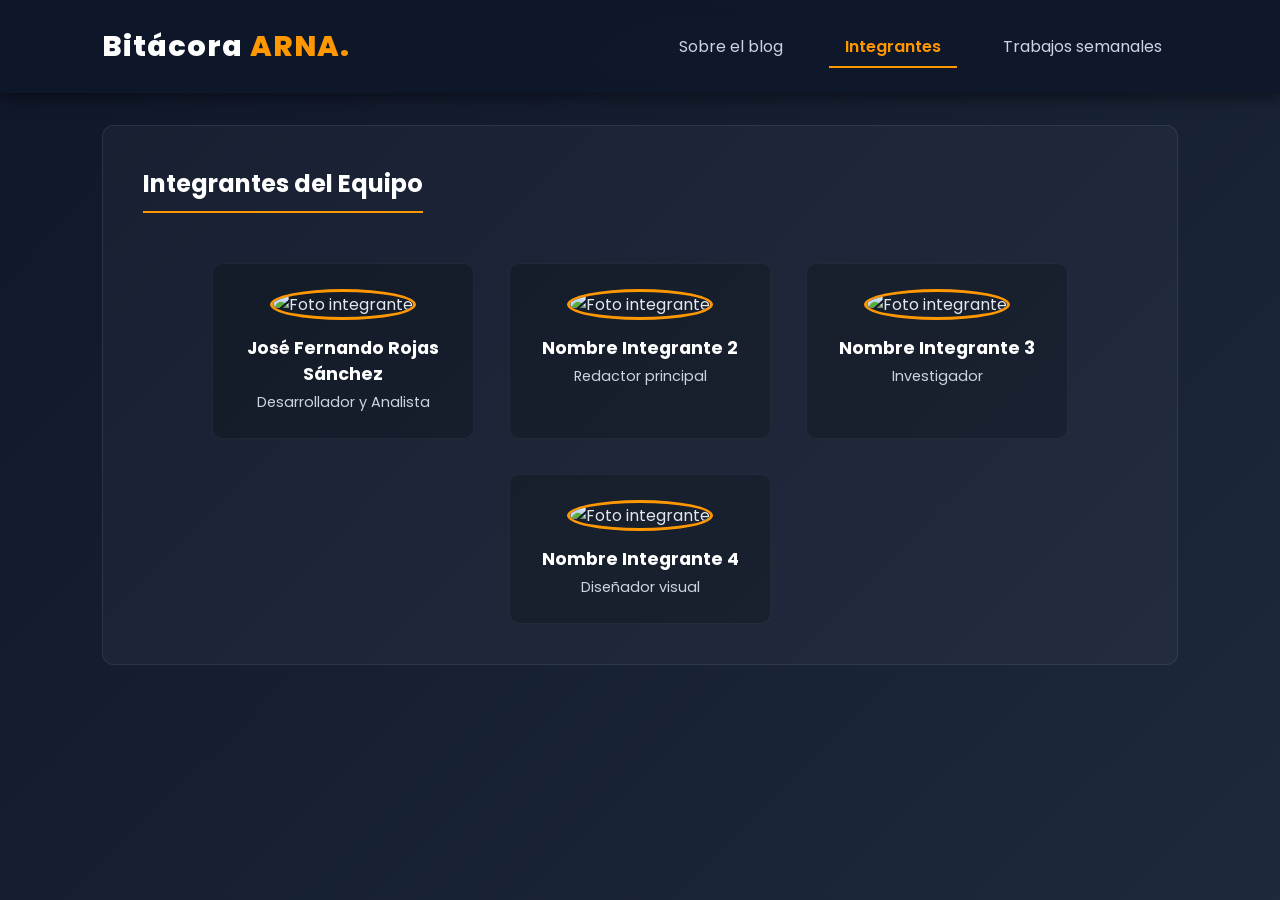
==== integrantes.html @ 6bfc1cd0 "Update integrantes.html" ====
<!DOCTYPE html>
<html lang="es">
<head>
    <meta charset="UTF-8">
    <meta name="viewport" content="width=device-width, initial-scale=1.0">
    <title>Bitácora ARNA - Integrantes</title>
    <link rel="stylesheet" href="style.css">
</head>
<body>

    <nav class="navbar">
        <div class="logo">
    <span class="logo-texto" style="color: white;">Bitácora <span style="color: #FF9800;">ARNA.</span></span>
</div>
        <ul class="nav-links">
            <li><a href="index.html">Sobre el blog</a></li>
            <li><a href="integrantes.html" class="btn-activo">Integrantes</a></li>
            <li><a href="trabajos.html">Trabajos semanales</a></li>
        </ul>
    </nav>

    <main>
        <section class="seccion-container">
            <h2>Integrantes del Equipo</h2>
            <div class="galeria">
                
                <div class="tarjeta">
                    <img src="foto1.jpg" alt="Foto integrante">
                    <h3>José Fernando Rojas Sánchez</h3>
                    <p>Desarrollador y Analista</p>
                </div>

                <div class="tarjeta">
                    <img src="foto2.jpg" alt="Foto integrante">
                    <h3>Nombre Integrante 2</h3>
                    <p>Redactor principal</p>
                </div>

                <div class="tarjeta">
                    <img src="foto3.jpg" alt="Foto integrante">
                    <h3>Nombre Integrante 3</h3>
                    <p>Investigador</p>
                </div>

                <div class="tarjeta">
                    <img src="foto4.jpg" alt="Foto integrante">
                    <h3>Nombre Integrante 4</h3>
                    <p>Diseñador visual</p>
                </div>

            </div>
        </section>
    </main>

</body>
</html>
---- style.css ----
@import url('https://fonts.googleapis.com/css2?family=Poppins:wght@300;400;600;800&display=swap');

/* =========================================
   ESTILOS GENERALES Y FONDO OSCURO
   ========================================= */
body {
    margin: 0;
    padding: 0;
    font-family: 'Poppins', sans-serif;
    /* Azul noche profundo basado en la imagen */
    background-color: #111c2a; 
    background-image: linear-gradient(135deg, #0f172a 0%, #1e293b 100%);
    background-attachment: fixed;
    color: #e2e8f0;
}

/* =========================================
   BARRA DE NAVEGACIÓN (FIJA / STICKY)
   ========================================= */
.navbar {
    display: flex;
    justify-content: space-between;
    align-items: center;
    padding: 25px 8%;
    background: rgba(15, 23, 42, 0.85); /* Translúcido */
    box-shadow: 0 4px 15px rgba(0,0,0,0.5);
    
    /* Efecto Fijo (Sticky) */
    position: sticky;
    top: 0;
    z-index: 1000;
    
    /* Efecto Cristal */
    backdrop-filter: blur(12px);
    -webkit-backdrop-filter: blur(12px);
}

.logo {
    font-size: 1.8rem;
    font-weight: 800;
    letter-spacing: 1px;
}

.nav-links {
    list-style: none;
    display: flex;
    gap: 30px;
    margin: 0;
    padding: 0;
}

.nav-links a {
    color: #cbd5e1;
    text-decoration: none;
    font-weight: 400;
    font-size: 1rem;
    padding: 8px 16px;
    transition: all 0.3s ease;
}

.nav-links a:hover {
    color: #FF9800; /* Naranja Científica */
}

.nav-links .btn-activo {
    color: #FF9800;
    font-weight: 600;
    border-bottom: 2px solid #FF9800;
}

/* =========================================
   SECCIÓN HERO (PÁGINA DE INICIO)
   ========================================= */
.hero-section {
    display: flex;
    align-items: center;
    justify-content: space-between;
    padding: 50px 8%;
    min-height: 70vh;
}

.hero-texto {
    flex: 1;
    max-width: 600px;
}

.subtitulo {
    font-size: 1rem;
    letter-spacing: 2px;
    font-weight: 400;
    margin-bottom: 10px;
    color: #FF9800;
    text-transform: uppercase;
}

.hero-texto h1 {
    font-size: 4.5rem;
    font-weight: 800;
    line-height: 1.1;
    margin: 0 0 20px 0;
    color: white;
}

.descripcion {
    font-size: 1.1rem;
    font-weight: 300;
    line-height: 1.6;
    margin-bottom: 40px;
    color: #cbd5e1;
}

.btn-primario {
    display: inline-flex;
    align-items: center;
    background-color: #FF9800;
    color: #111c2a;
    text-decoration: none;
    padding: 12px 30px;
    font-weight: 600;
    font-size: 1.1rem;
    transition: all 0.3s ease;
    text-transform: uppercase;
    letter-spacing: 1px;
    border-radius: 5px;
}

.btn-primario:hover {
    background-color: white;
    transform: scale(1.05);
}

.hero-imagen {
    flex: 1;
    display: flex;
    justify-content: flex-end;
}

.circulo-contenedor {
    width: 500px;
    height: 500px;
    border-radius: 50%;
    border: 5px solid rgba(255, 255, 255, 0.1);
    overflow: hidden;
    box-shadow: 0 20px 50px rgba(0,0,0,0.5);
}

.circulo-contenedor img {
    width: 100%;
    height: 100%;
    object-fit: cover;
}

/* =========================================
   CONTENEDORES GENERALES (EFECTO CRISTAL SUAVE)
   ========================================= */
.seccion-container {
    background: rgba(255, 255, 255, 0.03); 
    border: 1px solid rgba(255, 255, 255, 0.08);
    padding: 40px;
    border-radius: 12px;
    margin: 2rem 8% 4rem 8%;
}

.seccion-container h2, .seccion-container h3 {
    color: white;
    margin-top: 0;
}

.seccion-container h2 {
    border-bottom: 2px solid #FF9800;
    display: inline-block;
    padding-bottom: 10px;
}

/* =========================================
   DISEÑO PARA LA PÁGINA DE TRABAJOS
   ========================================= */
.responsive-layout {
    display: flex;
    gap: 40px;
    align-items: flex-start;
}

/* Panel Izquierdo: Botones */
.menu-trabajos {
    flex: 1;
    min-width: 250px;
    display: flex;
    flex-direction: column;
    gap: 15px;
}

.menu-trabajos h3 {
    border-bottom: 1px solid rgba(255,255,255,0.1);
    padding-bottom: 15px;
}

.btn-trabajo {
    background-color: transparent;
    border: 2px solid white;
    color: white;
    padding: 14px 20px;
    text-align: left;
    cursor: pointer;
    font-size: 1rem;
    font-weight: 600;
    text-transform: uppercase;
    transition: all 0.3s ease;
    display: flex;
    align-items: center;
    gap: 12px;
    border-radius: 5px;
}

.btn-trabajo .icono {
    font-size: 1.2rem;
}

.btn-trabajo:hover {
    border-color: #FF9800;
    color: #FF9800;
}

/* Botón Activo (Fondo Naranja, Texto Oscuro) */
.btn-trabajo.activo {
    background-color: #FF9800;
    color: #111c2a; 
    border: 2px solid #FF9800;
}

/* Panel Derecho: Visor PDF */
.visor-trabajos {
    flex: 3;
    width: 100%;
}

.iframe-container {
    height: 75vh;
    min-height: 600px;
    border: 2px solid rgba(255,255,255,0.1);
    border-radius: 5px;
    overflow: hidden;
    box-shadow: 0 10px 30px rgba(0,0,0,0.5);
    background-color: #fff; /* Fondo blanco para que el PDF se lea bien */
}

/* =========================================
   PÁGINA INTEGRANTES
   ========================================= */
.galeria { 
    display: flex; 
    justify-content: center; 
    gap: 35px; 
    flex-wrap: wrap; 
    margin-top: 30px; 
}

.tarjeta {
    background: rgba(0,0,0,0.2);
    border: 1px solid rgba(255,255,255,0.05);
    border-radius: 10px;
    text-align: center;
    width: 220px;
    padding: 25px 20px;
    transition: transform 0.3s ease;
}

.tarjeta:hover { 
    transform: translateY(-10px); 
    border-color: #FF9800; 
}

.tarjeta img { 
    width: 140px; 
    height: 140px; 
    border-radius: 50%; 
    object-fit: cover; 
    border: 3px solid #FF9800; 
    margin-bottom: 15px; 
}

.tarjeta h3 { 
    font-size: 1.1rem; 
    margin: 0 0 5px 0; 
    border: none; 
    color: white;
}

.tarjeta p { 
    font-size: 0.9rem; 
    margin: 0; 
    color: #cbd5e1; 
}

/* =========================================
   RESPONSIVE (CELULARES Y TABLETS)
   ========================================= */
@media (max-width: 900px) {
    .responsive-layout {
        flex-direction: column;
    }
    .menu-trabajos {
        width: 100%;
        flex-direction: row;
        overflow-x: auto;
        padding-bottom: 10px;
    }
    .btn-trabajo {
        min-width: 180px;
    }
    .hero-section { flex-direction: column; text-align: center; }
    .hero-imagen { justify-content: center; margin-top: 40px; }
    .circulo-contenedor { width: 300px; height: 300px; }
    .hero-texto h1 { font-size: 3rem; }
    
    /* ARREGLO DEL NAVBAR PARA MÓVILES */
    .navbar { 
        flex-direction: column; 
        gap: 15px; 
        padding: 15px 5%;
    }
    .nav-links {
        gap: 10px;
        flex-wrap: wrap; 
        justify-content: center;
    }
    .nav-links a {
        font-size: 0.9rem; 
        padding: 8px 10px;
        white-space: nowrap; /* Evita que las palabras se separen */
    }
}
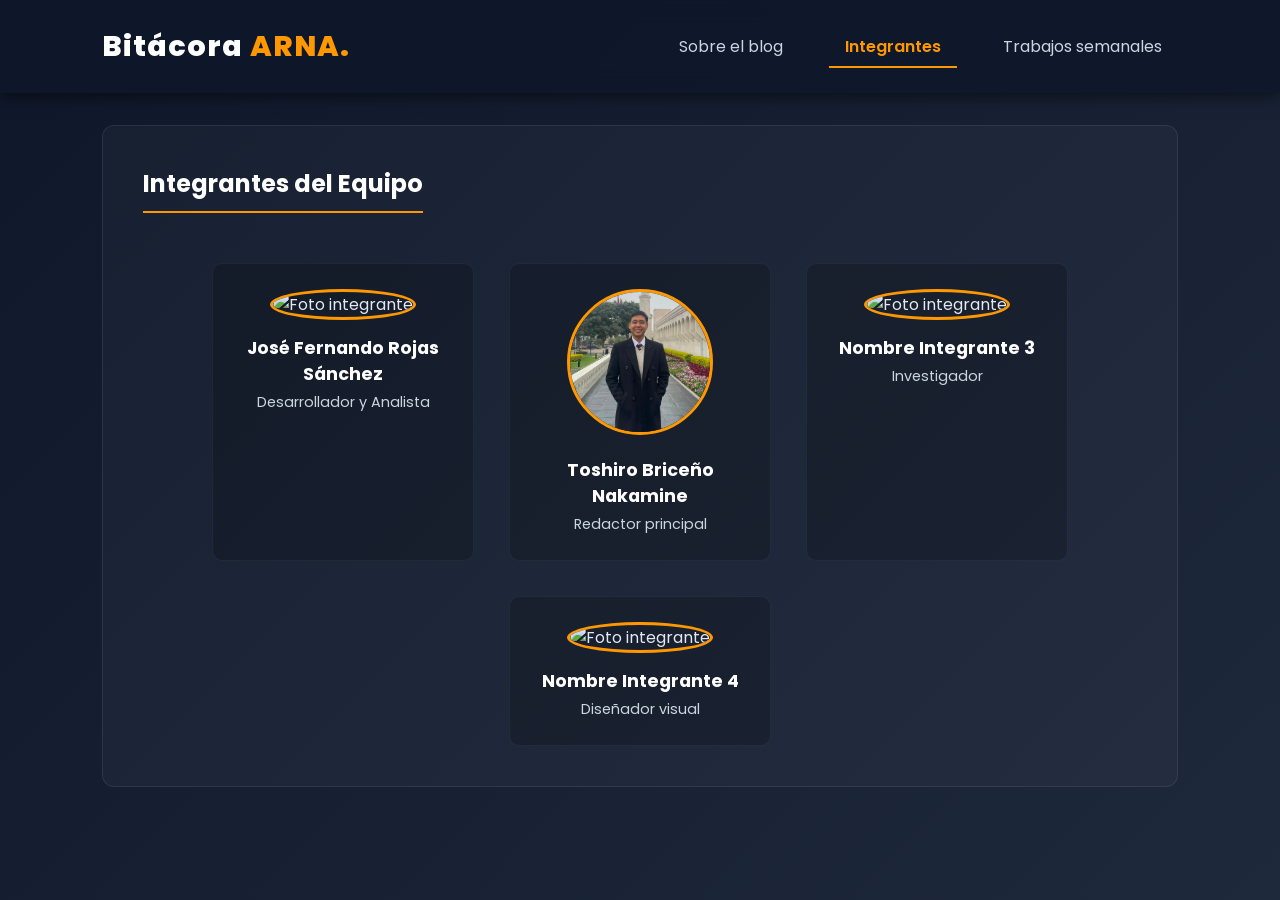
==== commit 8c738f51: "Update integrantes.html" ====
--- a/integrantes.html
+++ b/integrantes.html
@@ -31,8 +31,8 @@
                 </div>
 
                 <div class="tarjeta">
-                    <img src="foto2.jpg" alt="Foto integrante">
-                    <h3>Nombre Integrante 2</h3>
+                    <img src="toshiro.jpeg" alt="Foto integrante">
+                    <h3>Toshiro Briceño Nakamine</h3>
                     <p>Redactor principal</p>
                 </div>
 
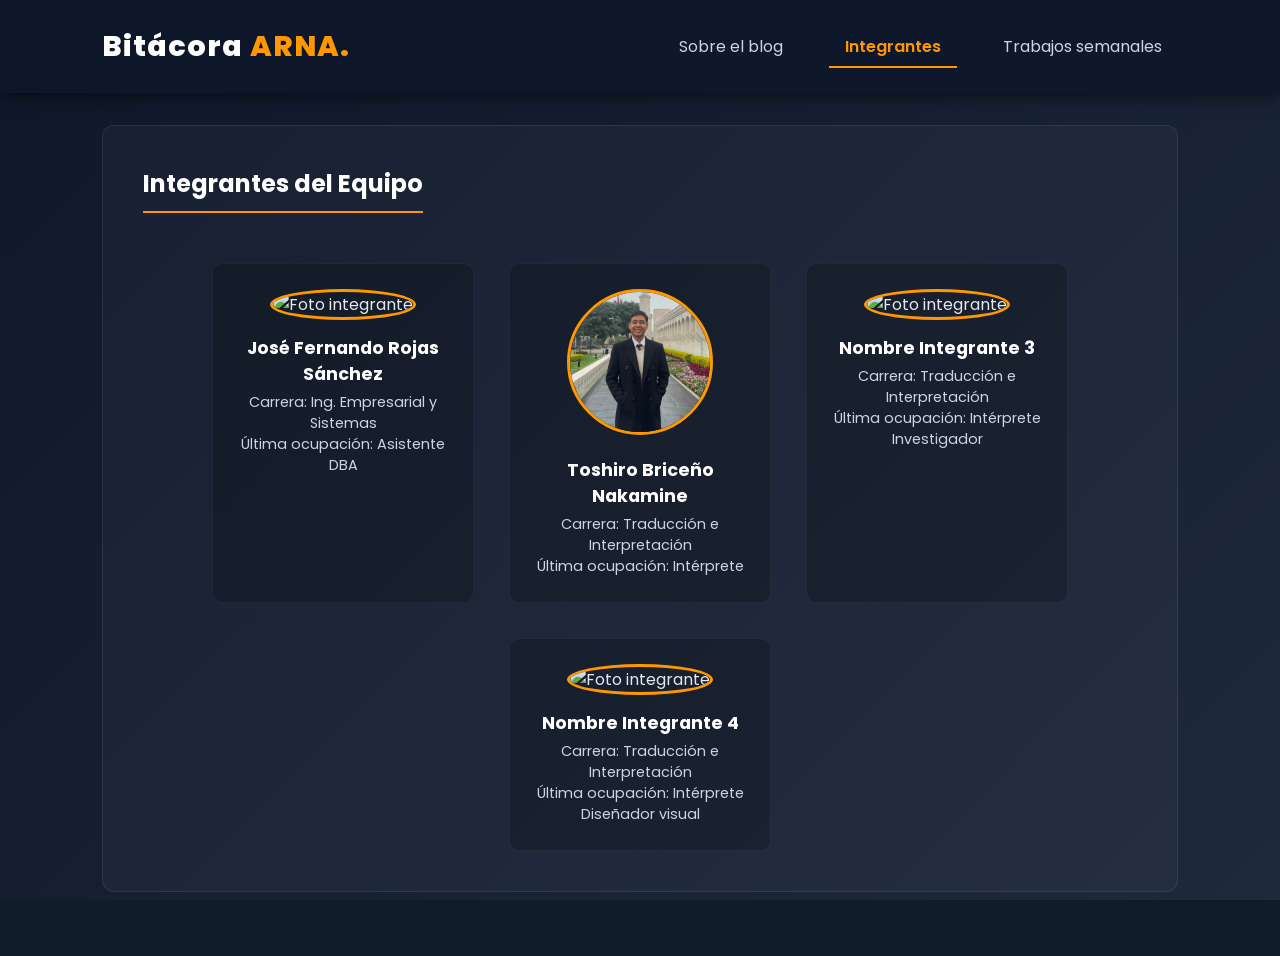
==== commit d7640b95: "Update integrantes.html" ====
--- a/integrantes.html
+++ b/integrantes.html
@@ -27,24 +27,30 @@
                 <div class="tarjeta">
                     <img src="foto1.jpg" alt="Foto integrante">
                     <h3>José Fernando Rojas Sánchez</h3>
-                    <p>Desarrollador y Analista</p>
+                    <p>Carrera: Ing. Empresarial y Sistemas</p>
+                    <p>Última ocupación: Asistente DBA</p>
                 </div>
 
                 <div class="tarjeta">
                     <img src="toshiro.jpeg" alt="Foto integrante">
                     <h3>Toshiro Briceño Nakamine</h3>
-                    <p>Redactor principal</p>
+                    <p>Carrera: Traducción e Interpretación</p>
+                    <p>Última ocupación: Intérprete</p>
                 </div>
 
                 <div class="tarjeta">
                     <img src="foto3.jpg" alt="Foto integrante">
                     <h3>Nombre Integrante 3</h3>
+                    <p>Carrera: Traducción e Interpretación</p>
+                    <p>Última ocupación: Intérprete</p>
                     <p>Investigador</p>
                 </div>
 
                 <div class="tarjeta">
                     <img src="foto4.jpg" alt="Foto integrante">
                     <h3>Nombre Integrante 4</h3>
+                    <p>Carrera: Traducción e Interpretación</p>
+                    <p>Última ocupación: Intérprete</p>
                     <p>Diseñador visual</p>
                 </div>
 
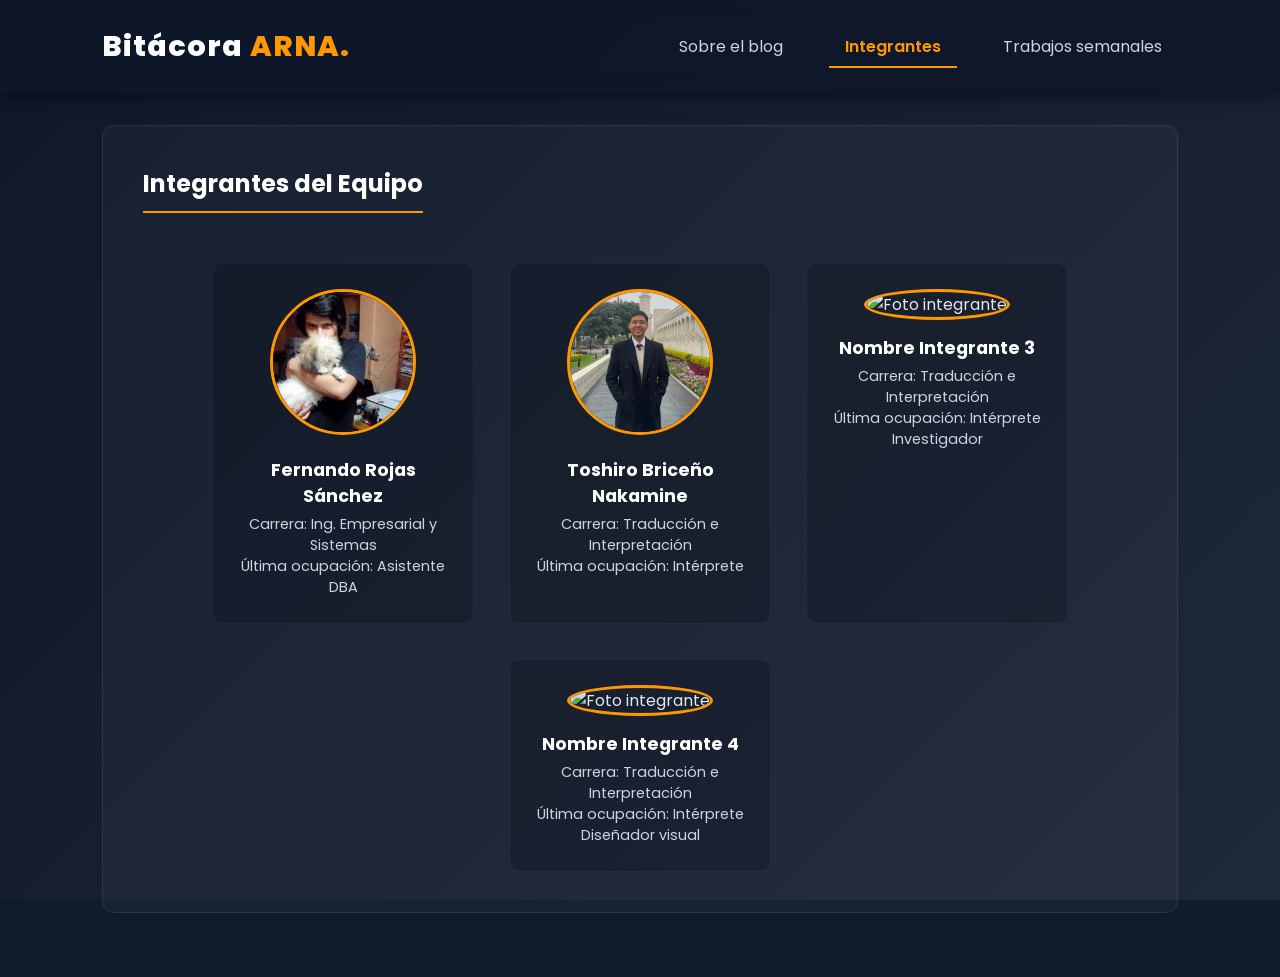
==== commit 50a1772b: "Update integrantes.html" ====
--- a/integrantes.html
+++ b/integrantes.html
@@ -25,8 +25,8 @@
             <div class="galeria">
                 
                 <div class="tarjeta">
-                    <img src="foto1.jpg" alt="Foto integrante">
-                    <h3>José Fernando Rojas Sánchez</h3>
+                    <img src="fernando.jpeg" alt="Foto integrante">
+                    <h3>Fernando Rojas Sánchez</h3>
                     <p>Carrera: Ing. Empresarial y Sistemas</p>
                     <p>Última ocupación: Asistente DBA</p>
                 </div>
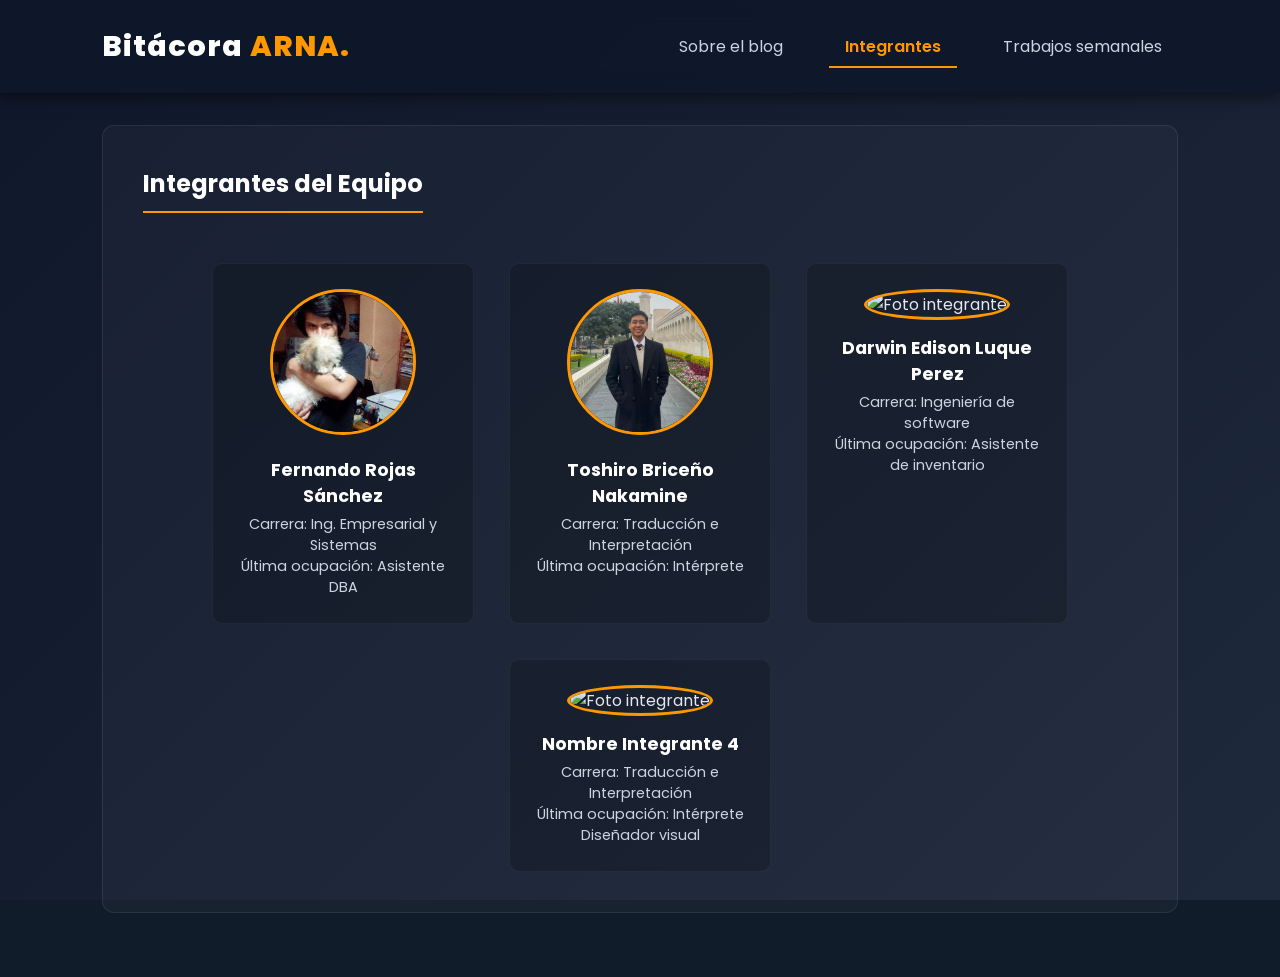
==== commit 652a97eb: "Update integrantes.html" ====
--- a/integrantes.html
+++ b/integrantes.html
@@ -39,11 +39,10 @@
                 </div>
 
                 <div class="tarjeta">
-                    <img src="foto3.jpg" alt="Foto integrante">
-                    <h3>Nombre Integrante 3</h3>
-                    <p>Carrera: Traducción e Interpretación</p>
-                    <p>Última ocupación: Intérprete</p>
-                    <p>Investigador</p>
+                    <img src="darwin.jpeg" alt="Foto integrante">
+                    <h3>Darwin Edison Luque Perez</h3>
+                    <p>Carrera: Ingeniería de software</p>
+                    <p>Última ocupación: Asistente de inventario</p>
                 </div>
 
                 <div class="tarjeta">
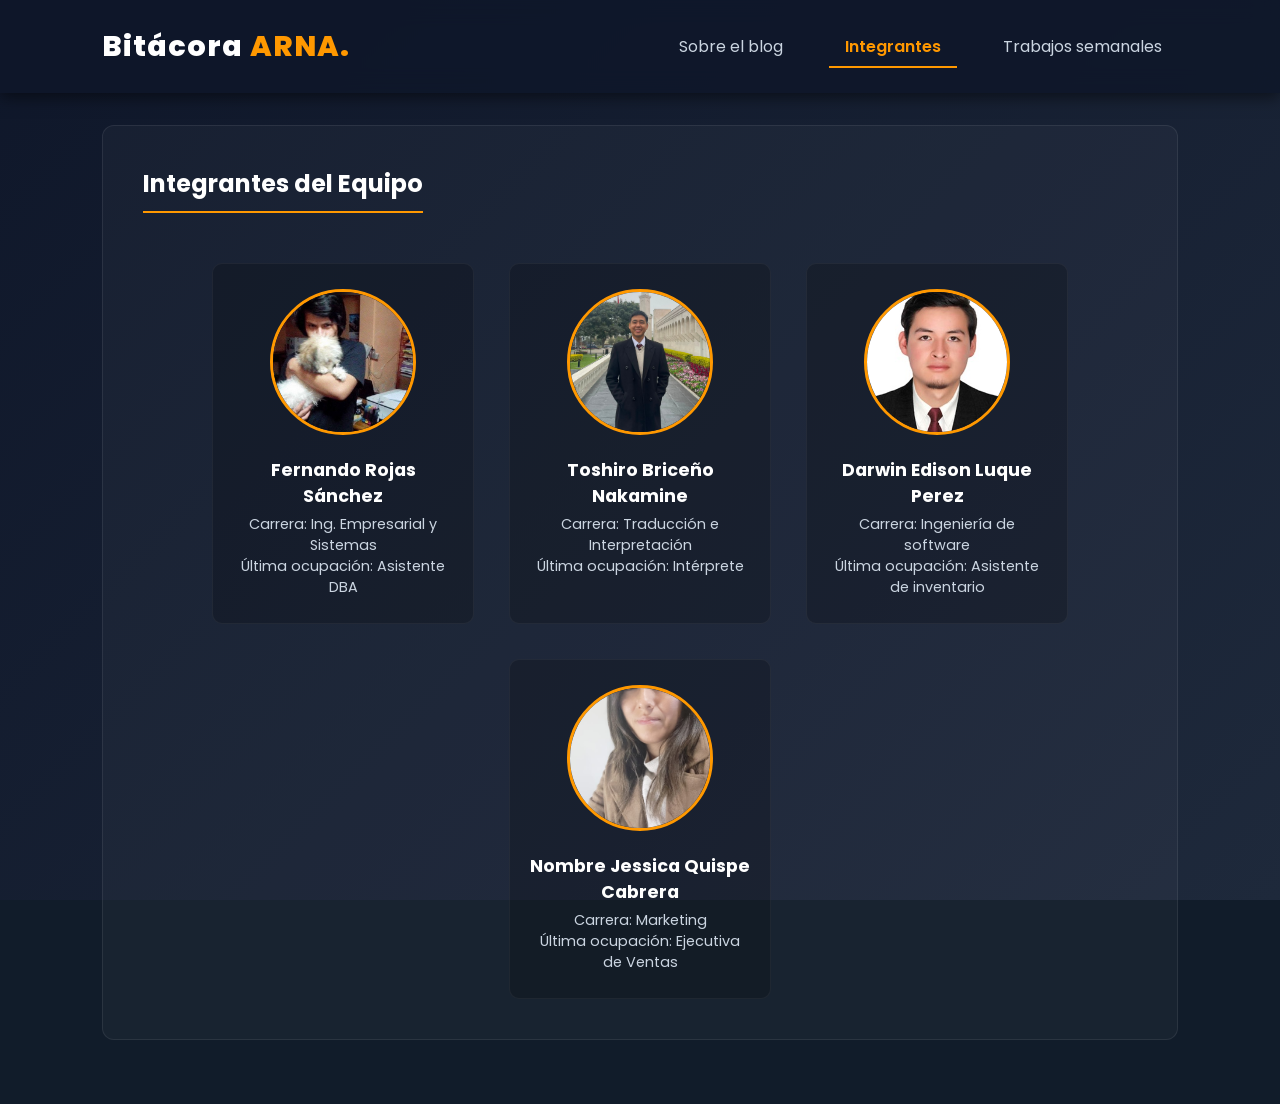
==== commit 642bcf38: "Update integrantes.html" ====
--- a/integrantes.html
+++ b/integrantes.html
@@ -46,11 +46,10 @@
                 </div>
 
                 <div class="tarjeta">
-                    <img src="foto4.jpg" alt="Foto integrante">
-                    <h3>Nombre Integrante 4</h3>
-                    <p>Carrera: Traducción e Interpretación</p>
-                    <p>Última ocupación: Intérprete</p>
-                    <p>Diseñador visual</p>
+                    <img src="jessica.jpeg" alt="Foto integrante">
+                    <h3>Nombre Jessica Quispe Cabrera</h3>
+                    <p>Carrera: Marketing</p>
+                    <p>Última ocupación: Ejecutiva de Ventas</p>
                 </div>
 
             </div>
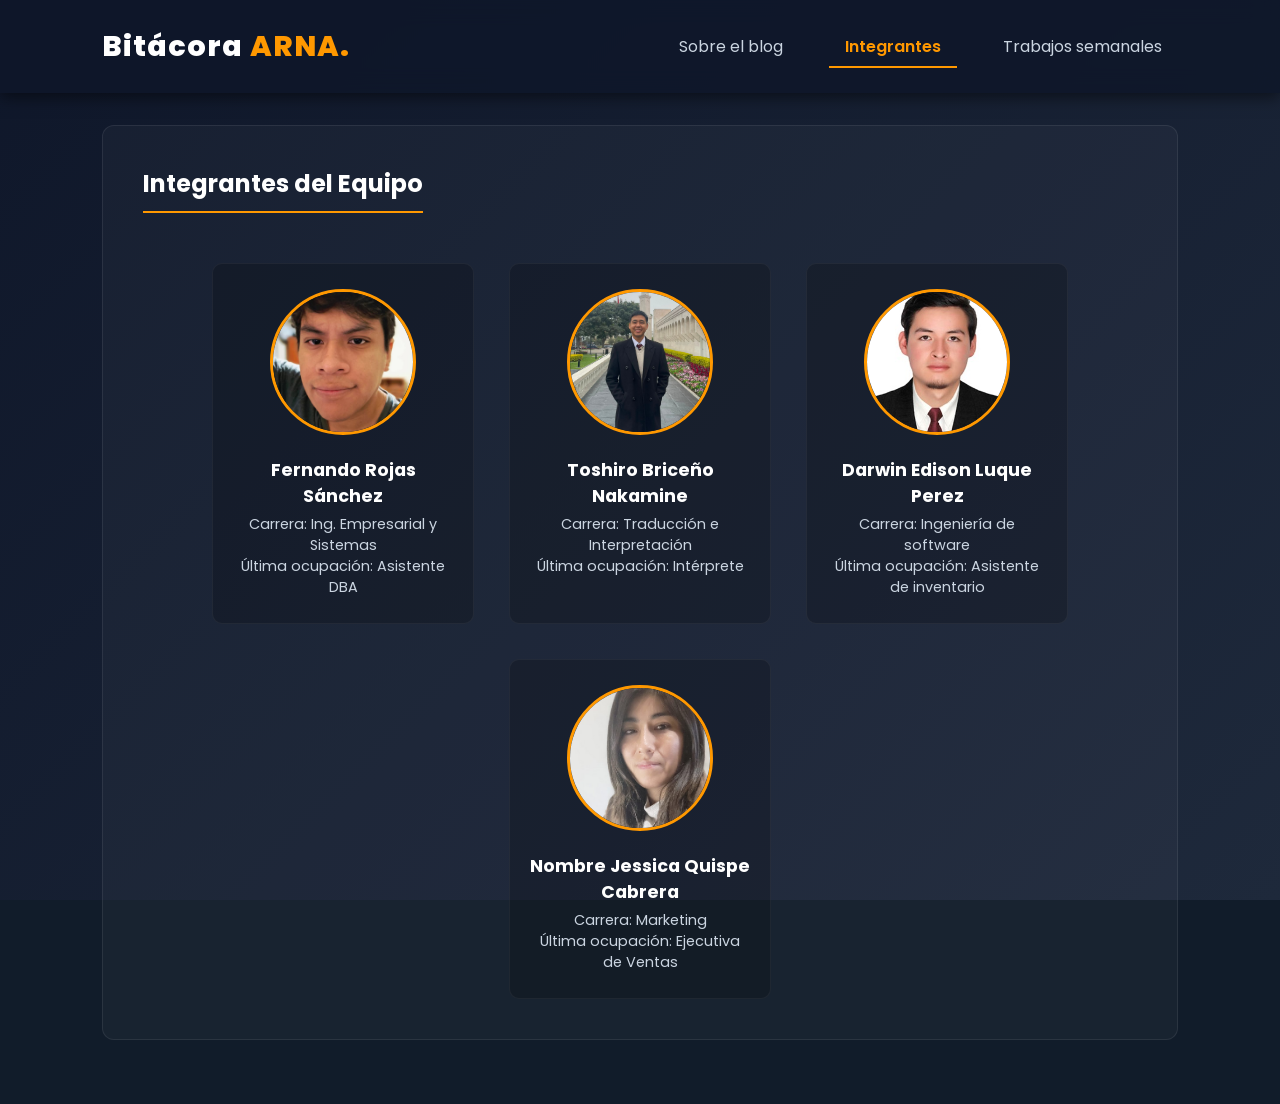
==== commit afabad89: "Update integrantes.html" ====
--- a/integrantes.html
+++ b/integrantes.html
@@ -25,7 +25,7 @@
             <div class="galeria">
                 
                 <div class="tarjeta">
-                    <img src="fernando.jpeg" alt="Foto integrante">
+                    <img src="fernando.jpg" alt="Foto integrante">
                     <h3>Fernando Rojas Sánchez</h3>
                     <p>Carrera: Ing. Empresarial y Sistemas</p>
                     <p>Última ocupación: Asistente DBA</p>
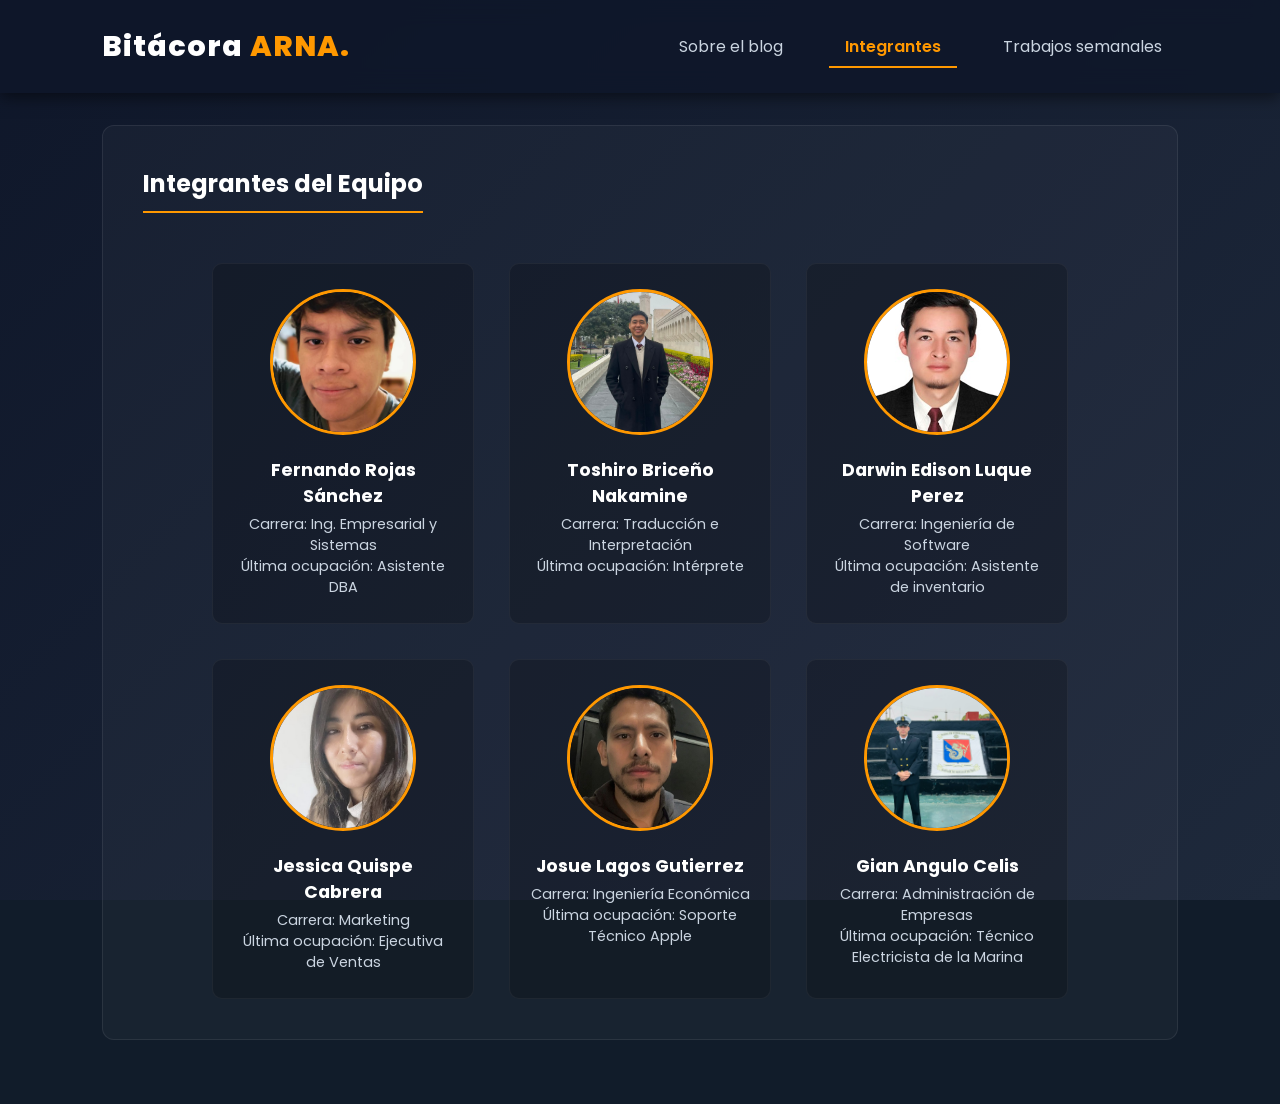
==== commit cf0897da: "Update integrantes.html" ====
--- a/integrantes.html
+++ b/integrantes.html
@@ -41,15 +41,29 @@
                 <div class="tarjeta">
                     <img src="darwin.jpeg" alt="Foto integrante">
                     <h3>Darwin Edison Luque Perez</h3>
-                    <p>Carrera: Ingeniería de software</p>
+                    <p>Carrera: Ingeniería de Software</p>
                     <p>Última ocupación: Asistente de inventario</p>
                 </div>
 
                 <div class="tarjeta">
                     <img src="jessica.jpeg" alt="Foto integrante">
-                    <h3>Nombre Jessica Quispe Cabrera</h3>
+                    <h3>Jessica Quispe Cabrera</h3>
                     <p>Carrera: Marketing</p>
                     <p>Última ocupación: Ejecutiva de Ventas</p>
+                </div>
+
+                <div class="tarjeta">
+                    <img src="lagos.jpeg" alt="Foto integrante">
+                    <h3>Josue Lagos Gutierrez</h3>
+                    <p>Carrera: Ingeniería Económica</p>
+                    <p>Última ocupación: Soporte Técnico Apple</p>
+                </div>
+
+                <div class="tarjeta">
+                    <img src="angulo.jpeg" alt="Foto integrante">
+                    <h3>Gian Angulo Celis</h3>
+                    <p>Carrera: Administración de Empresas</p>
+                    <p>Última ocupación: Técnico Electricista de la Marina</p>
                 </div>
 
             </div>
